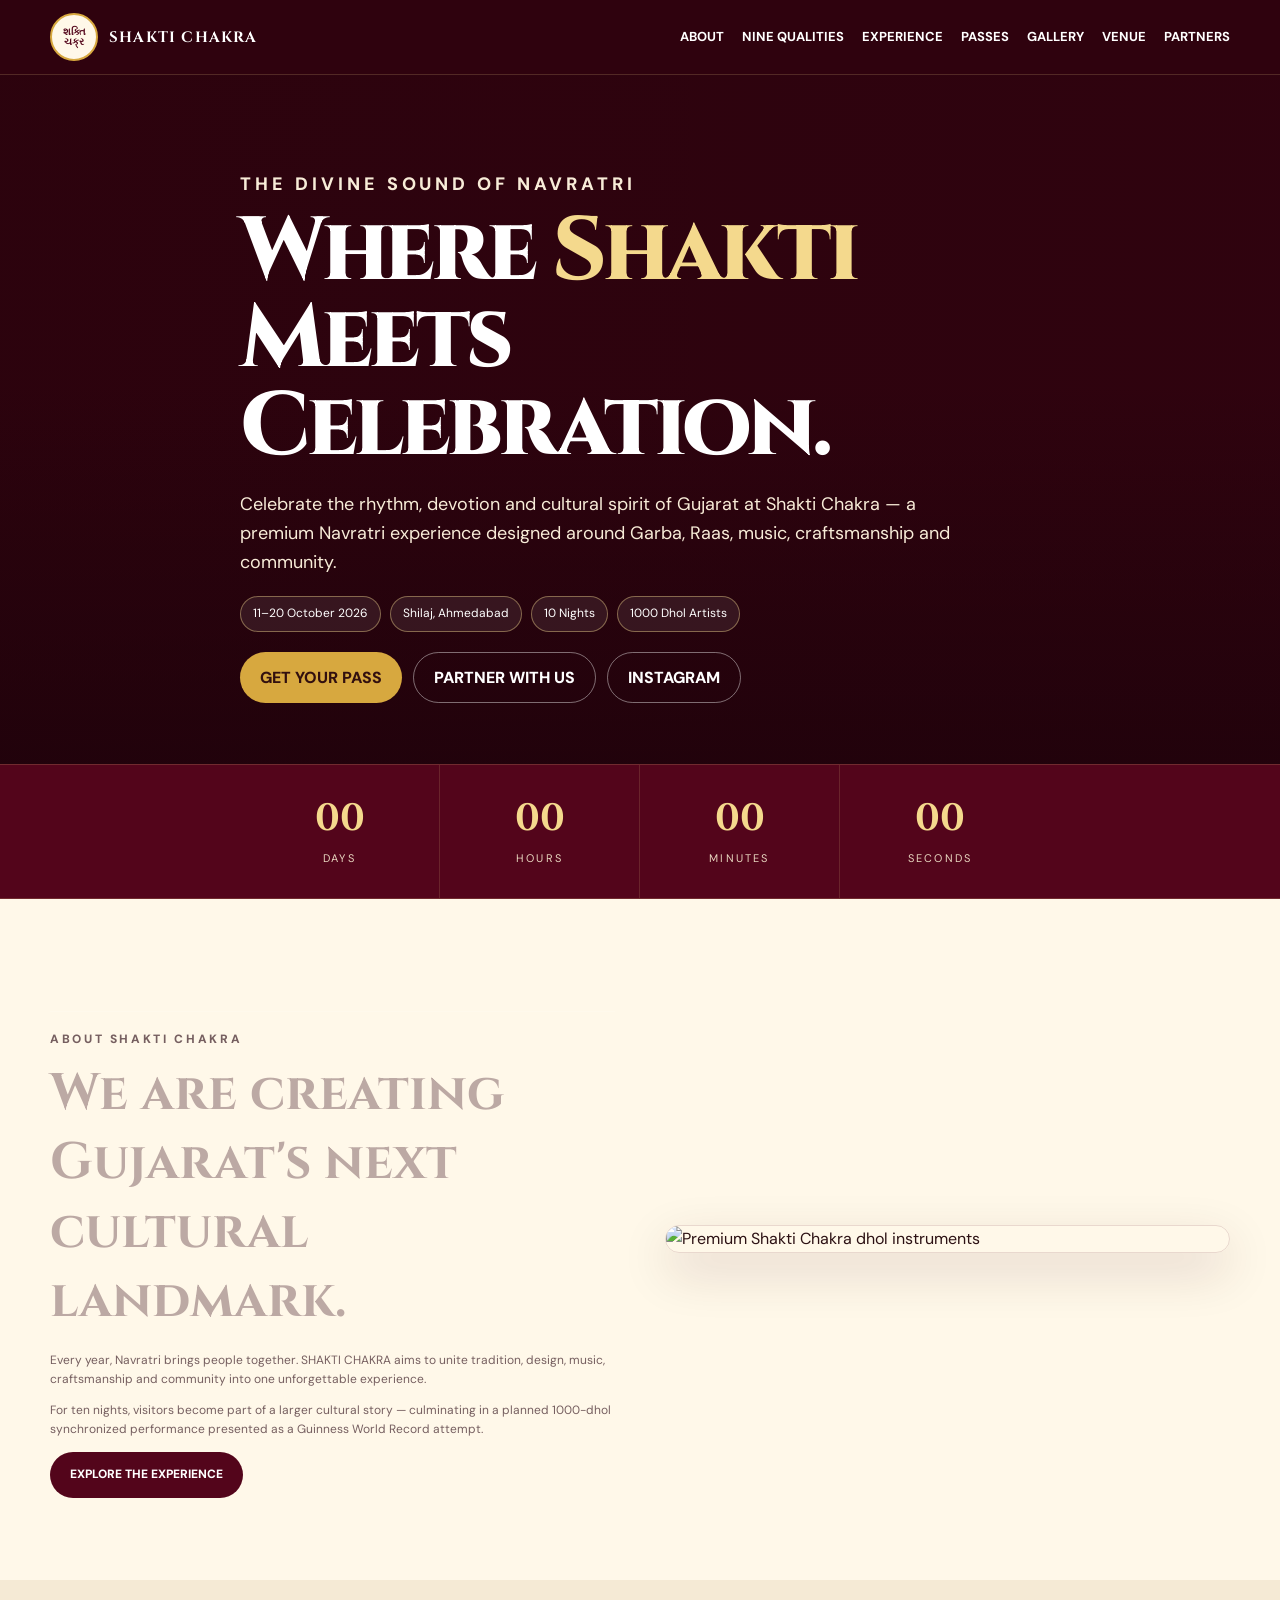
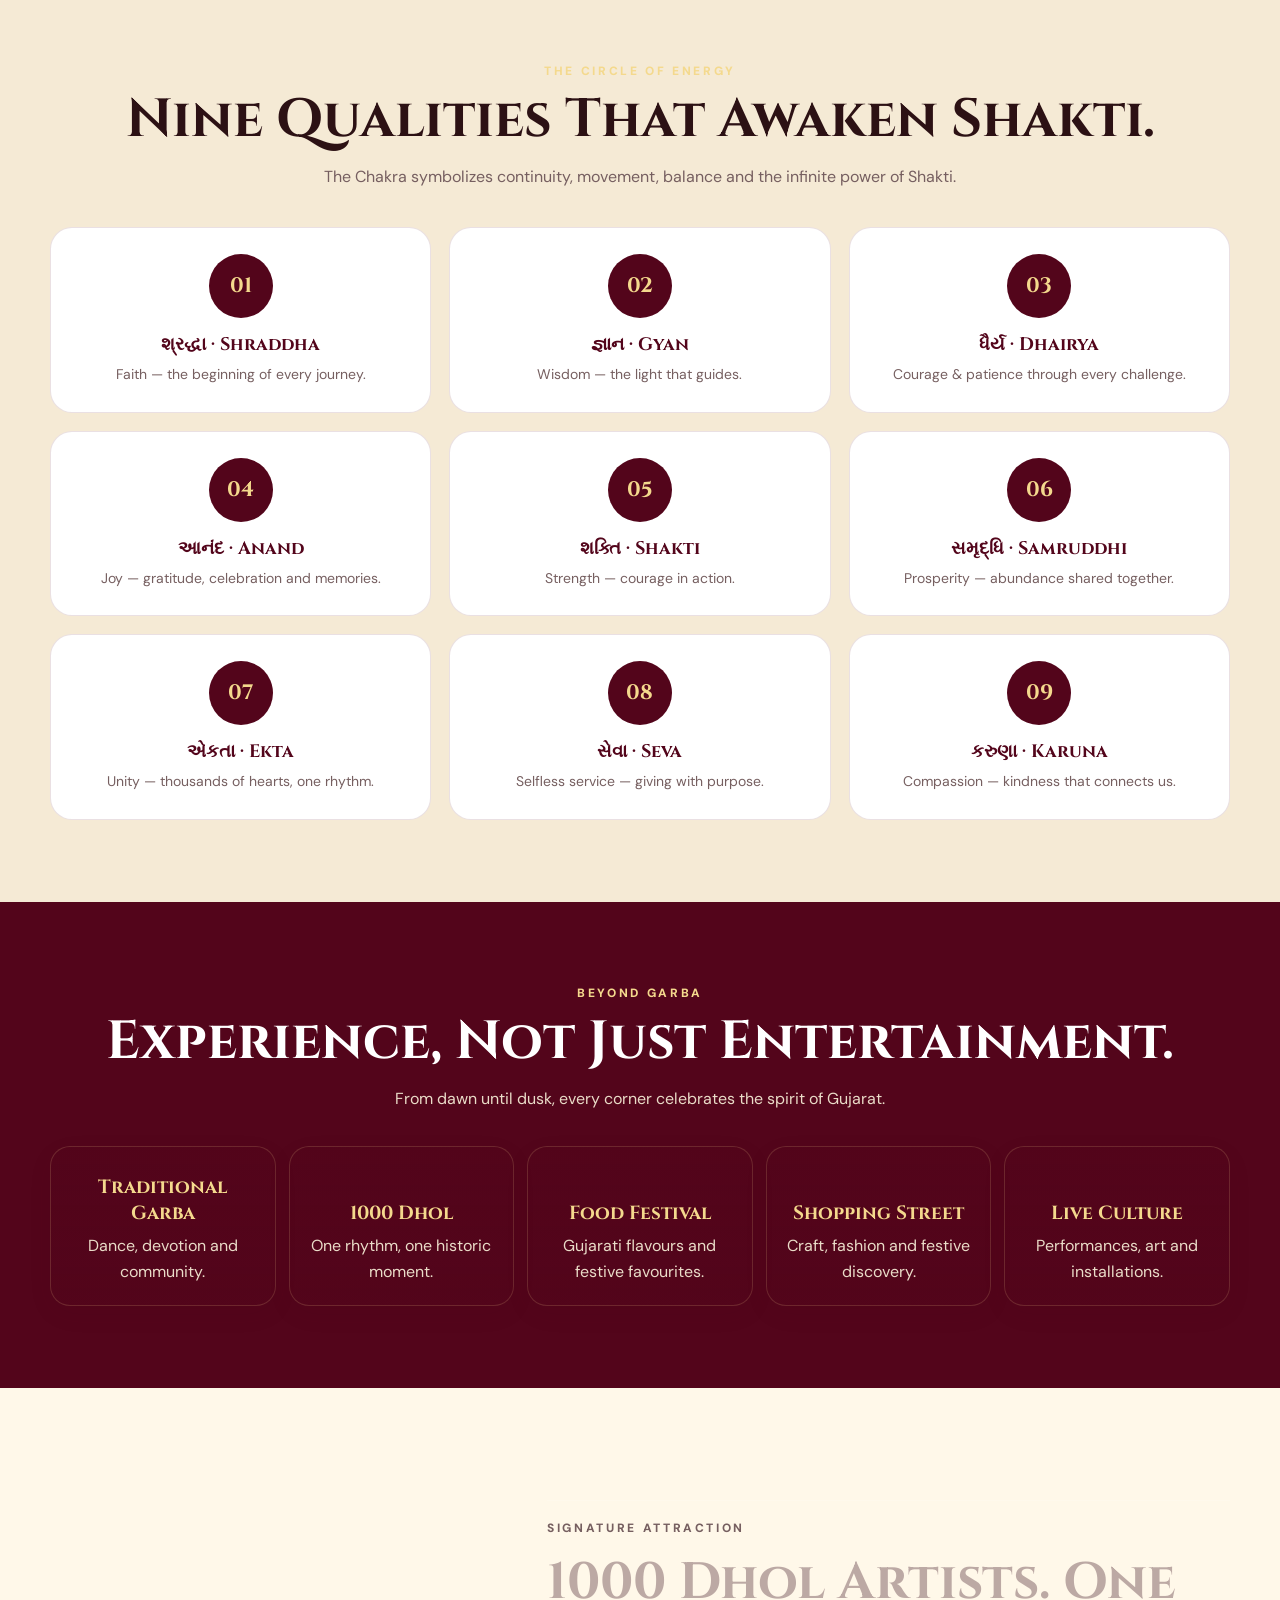
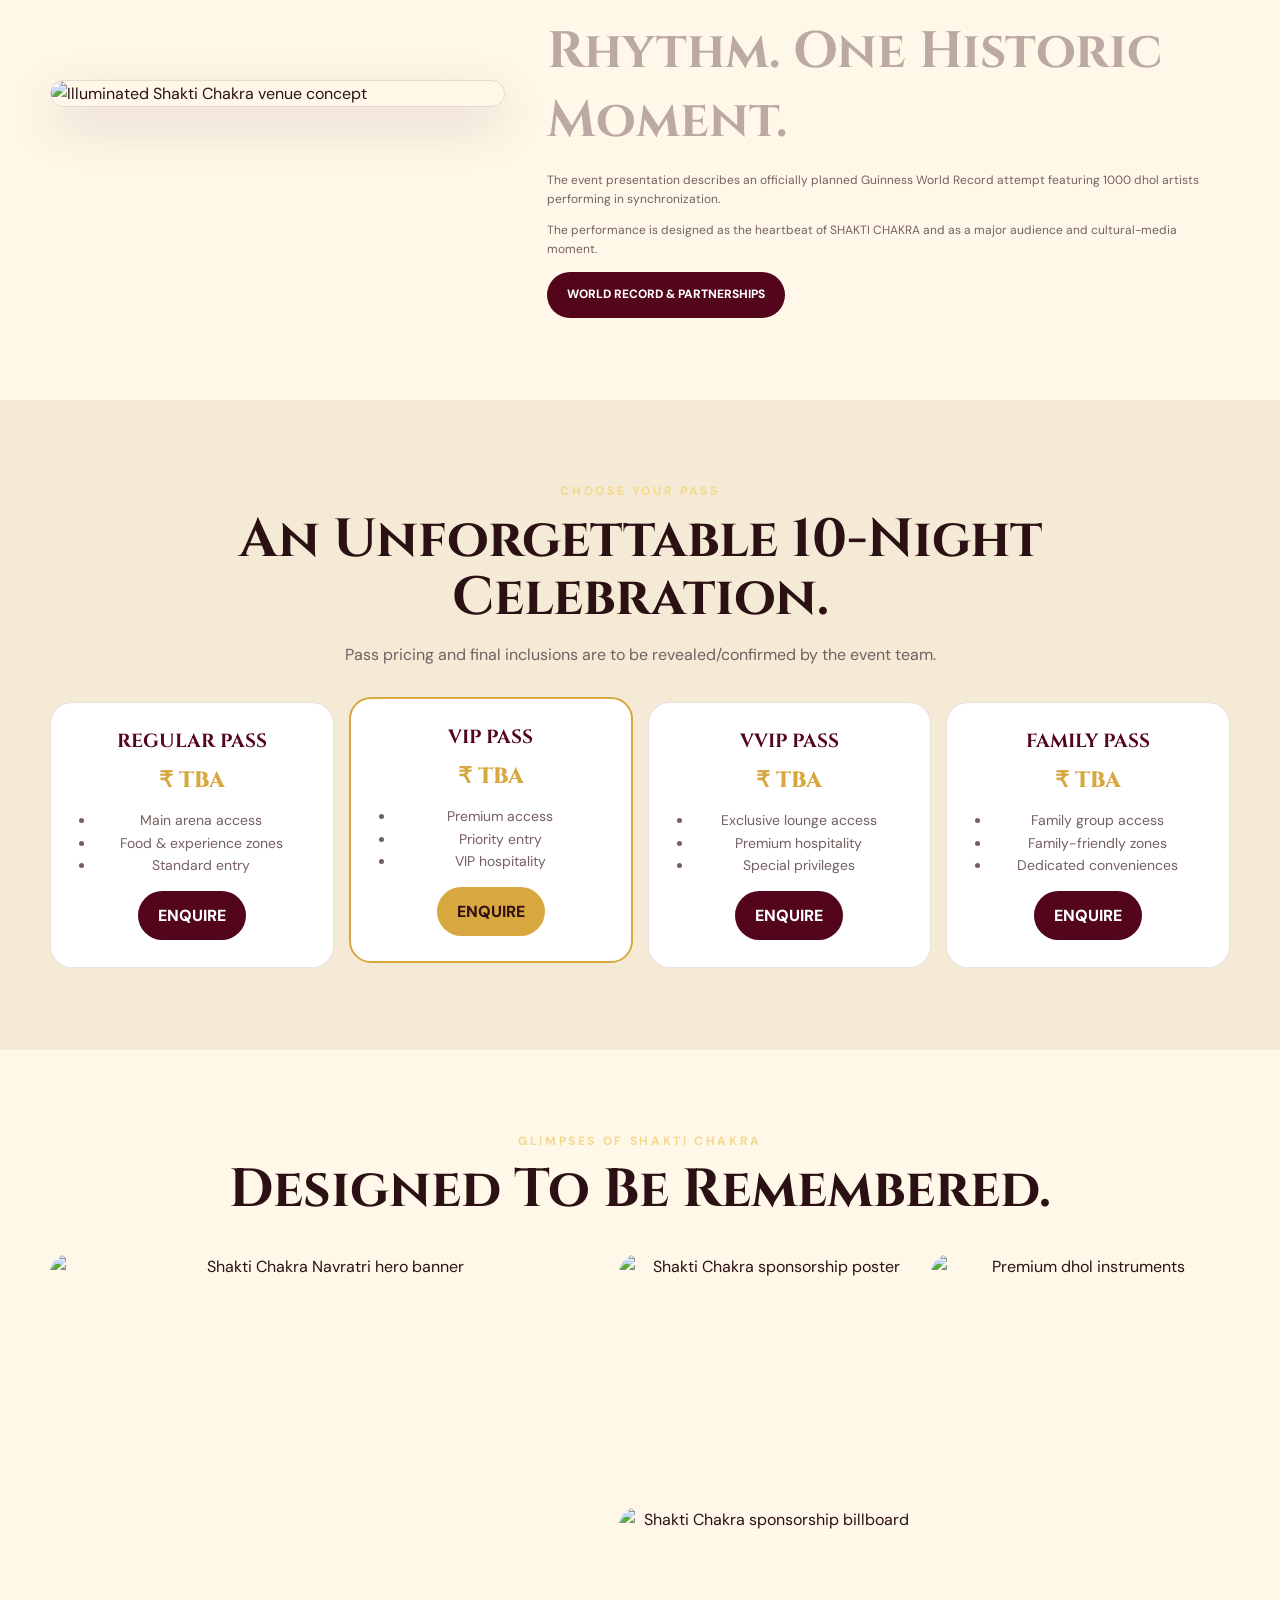
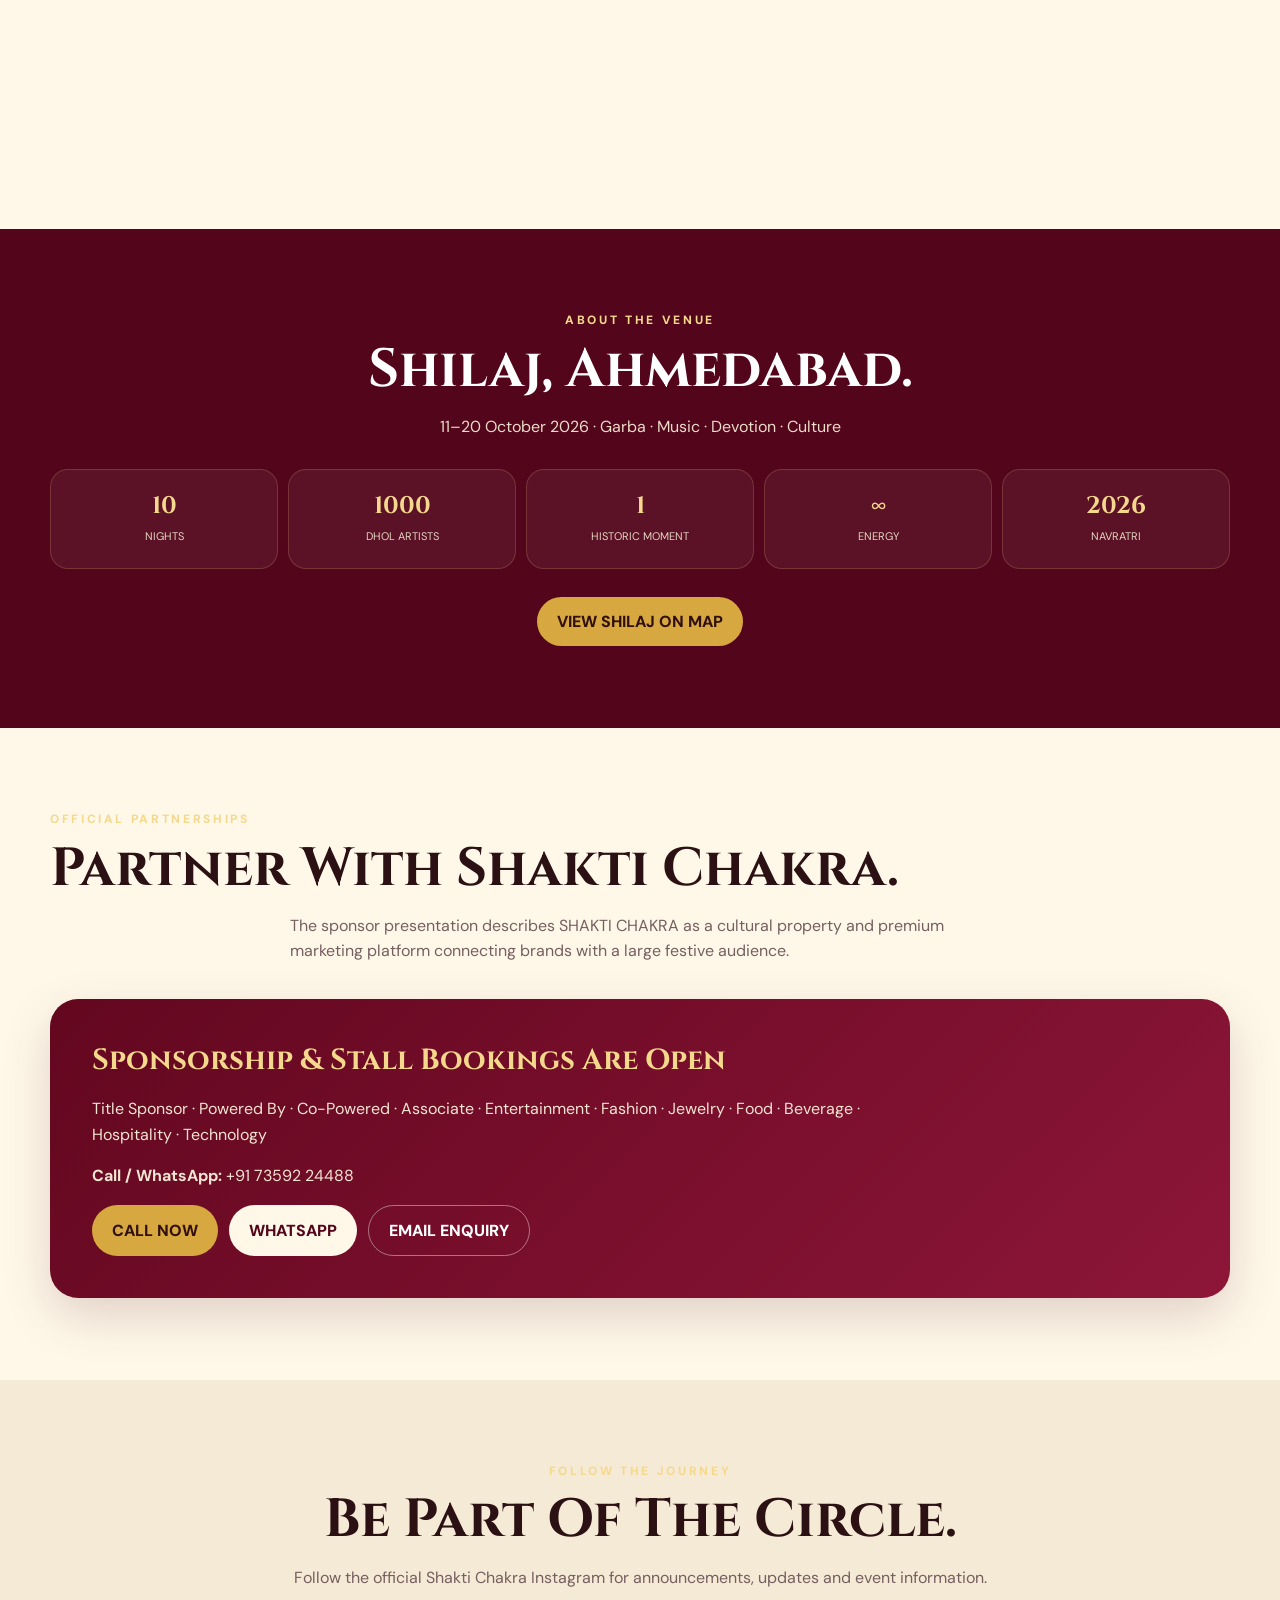
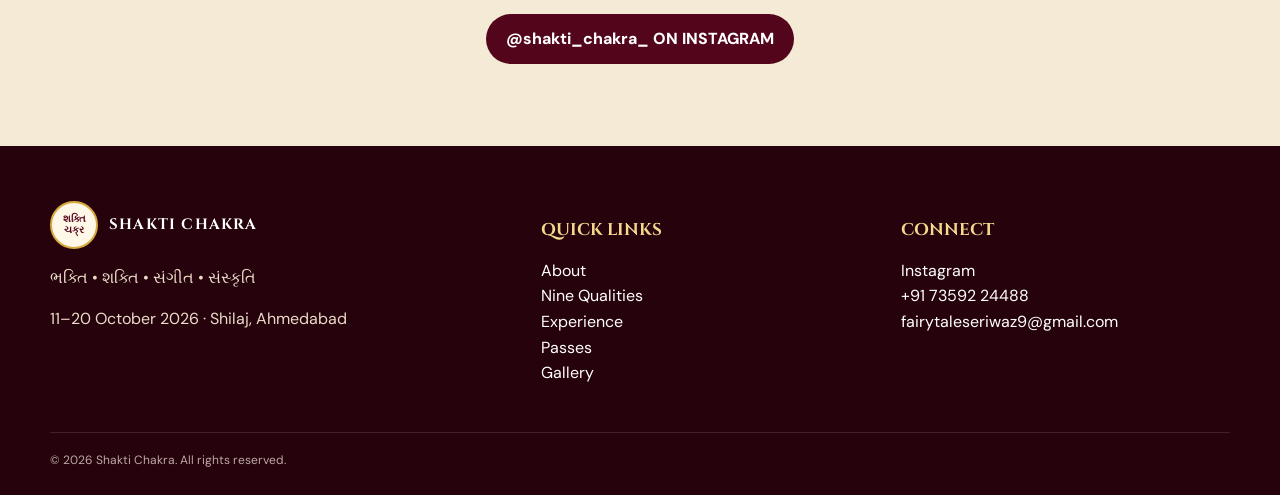
==== index.html @ 4c49efbc "Add files via upload" ====
<!doctype html>
<html lang="en">
<head>
<meta charset="utf-8">
<meta name="viewport" content="width=device-width,initial-scale=1">
<title>Shakti Chakra 2026 | The Divine Sound of Navratri</title>
<meta name="description" content="Shakti Chakra — The Divine Sound of Navratri. 11–20 October 2026, Shilaj, Ahmedabad. Garba, Raas, music, culture, 1000 dhol artists world record attempt and sponsorship opportunities.">
<meta name="theme-color" content="#53051b">
<link rel="stylesheet" href="style.css">
</head>
<body>
<header><div class="wrap nav">
<a class="logo" href="#home"><span class="logoMark">શક્તિ<br>ચક્ર</span><b>SHAKTI CHAKRA</b></a>
<button class="menu" aria-label="Menu" aria-expanded="false">☰</button>
<nav class="navlinks">
<a href="#about">ABOUT</a><a href="#qualities">NINE QUALITIES</a><a href="#experience">EXPERIENCE</a><a href="#passes">PASSES</a><a href="#gallery">GALLERY</a><a href="#venue">VENUE</a><a href="#partners">PARTNERS</a>
</nav></div></header>

<main id="home">
<section class="hero"><div class="heroBanner"><div class="heroOverlay"></div><div class="wrap heroContent">
<p class="eyebrow">The Divine Sound of Navratri</p>
<h1>Where <span>Shakti</span><br>Meets Celebration.</h1>
<p>Celebrate the rhythm, devotion and cultural spirit of Gujarat at Shakti Chakra — a premium Navratri experience designed around Garba, Raas, music, craftsmanship and community.</p>
<div class="chips"><span class="chip">11–20 October 2026</span><span class="chip">Shilaj, Ahmedabad</span><span class="chip">10 Nights</span><span class="chip">1000 Dhol Artists</span></div>
<div class="btns"><a class="btn gold" href="#passes">GET YOUR PASS</a><a class="btn outline" href="#partners">PARTNER WITH US</a><a class="btn outline" href="https://www.instagram.com/shakti_chakra_/" target="_blank" rel="noopener">INSTAGRAM</a></div>
</div></div></section>

<section class="countdown"><div class="wrap countgrid">
<div class="count"><strong data-count>00</strong><span>Days</span></div><div class="count"><strong data-count>00</strong><span>Hours</span></div><div class="count"><strong data-count>00</strong><span>Minutes</span></div><div class="count"><strong data-count>00</strong><span>Seconds</span></div>
</div></section>

<section class="section" id="about"><div class="wrap intro">
<div class="copy"><p class="eyebrow">About Shakti Chakra</p><h2>We are creating Gujarat's next cultural landmark.</h2><p>Every year, Navratri brings people together. SHAKTI CHAKRA aims to unite tradition, design, music, craftsmanship and community into one unforgettable experience.</p><p>For ten nights, visitors become part of a larger cultural story — culminating in a planned 1000-dhol synchronized performance presented as a Guinness World Record attempt.</p><a class="btn light" href="#experience" style="background:var(--wine);color:#fff">EXPLORE THE EXPERIENCE</a></div>
<div class="photo"><img src="assets/premium-dhol.jpeg" alt="Premium Shakti Chakra dhol instruments"></div>
</div></section>

<section class="section alt" id="qualities"><div class="wrap center">
<p class="eyebrow">The Circle of Energy</p><h2 class="title">Nine Qualities That Awaken Shakti.</h2><p class="sub">The Chakra symbolizes continuity, movement, balance and the infinite power of Shakti.</p>
<div class="qualities">
<div class="quality"><div class="qicon">01</div><h3>શ્રદ્ધા · Shraddha</h3><p>Faith — the beginning of every journey.</p></div>
<div class="quality"><div class="qicon">02</div><h3>જ્ઞાન · Gyan</h3><p>Wisdom — the light that guides.</p></div>
<div class="quality"><div class="qicon">03</div><h3>ધૈર્ય · Dhairya</h3><p>Courage & patience through every challenge.</p></div>
<div class="quality"><div class="qicon">04</div><h3>આનંદ · Anand</h3><p>Joy — gratitude, celebration and memories.</p></div>
<div class="quality"><div class="qicon">05</div><h3>શક્તિ · Shakti</h3><p>Strength — courage in action.</p></div>
<div class="quality"><div class="qicon">06</div><h3>સમૃદ્ધિ · Samruddhi</h3><p>Prosperity — abundance shared together.</p></div>
<div class="quality"><div class="qicon">07</div><h3>એકતા · Ekta</h3><p>Unity — thousands of hearts, one rhythm.</p></div>
<div class="quality"><div class="qicon">08</div><h3>સેવા · Seva</h3><p>Selfless service — giving with purpose.</p></div>
<div class="quality"><div class="qicon">09</div><h3>કરુણા · Karuna</h3><p>Compassion — kindness that connects us.</p></div>
</div></div></section>

<section class="section dark" id="experience"><div class="wrap center">
<p class="eyebrow">Beyond Garba</p><h2 class="title">Experience, Not Just Entertainment.</h2><p class="sub">From dawn until dusk, every corner celebrates the spirit of Gujarat.</p>
<div class="experience">
<div class="card"><h3>Traditional Garba</h3><p>Dance, devotion and community.</p></div>
<div class="card"><h3>1000 Dhol</h3><p>One rhythm, one historic moment.</p></div>
<div class="card"><h3>Food Festival</h3><p>Gujarati flavours and festive favourites.</p></div>
<div class="card"><h3>Shopping Street</h3><p>Craft, fashion and festive discovery.</p></div>
<div class="card"><h3>Live Culture</h3><p>Performances, art and installations.</p></div>
</div>
</div></section>

<section class="section"><div class="wrap artist">
<div class="photo"><img src="assets/venue-aerial.jpeg" alt="Illuminated Shakti Chakra venue concept"></div>
<div class="copy"><p class="eyebrow">Signature Attraction</p><h2>1000 Dhol Artists. One Rhythm. One Historic Moment.</h2><p>The event presentation describes an officially planned Guinness World Record attempt featuring 1000 dhol artists performing in synchronization.</p><p>The performance is designed as the heartbeat of SHAKTI CHAKRA and as a major audience and cultural-media moment.</p><a class="btn light" href="#partners" style="background:var(--wine);color:#fff">WORLD RECORD & PARTNERSHIPS</a></div>
</div></section>

<section class="section alt" id="passes"><div class="wrap center"><p class="eyebrow">Choose Your Pass</p><h2 class="title">An Unforgettable 10-Night Celebration.</h2><p class="sub">Pass pricing and final inclusions are to be revealed/confirmed by the event team.</p>
<div class="passes">
<div class="pass"><h3>REGULAR PASS</h3><div class="price">₹ TBA</div><ul><li>Main arena access</li><li>Food & experience zones</li><li>Standard entry</li></ul><a class="btn light" href="https://www.instagram.com/shakti_chakra_/" target="_blank" rel="noopener" style="background:var(--wine);color:#fff">ENQUIRE</a></div>
<div class="pass featured"><h3>VIP PASS</h3><div class="price">₹ TBA</div><ul><li>Premium access</li><li>Priority entry</li><li>VIP hospitality</li></ul><a class="btn gold" href="https://www.instagram.com/shakti_chakra_/" target="_blank" rel="noopener">ENQUIRE</a></div>
<div class="pass"><h3>VVIP PASS</h3><div class="price">₹ TBA</div><ul><li>Exclusive lounge access</li><li>Premium hospitality</li><li>Special privileges</li></ul><a class="btn light" href="https://www.instagram.com/shakti_chakra_/" target="_blank" rel="noopener" style="background:var(--wine);color:#fff">ENQUIRE</a></div>
<div class="pass"><h3>FAMILY PASS</h3><div class="price">₹ TBA</div><ul><li>Family group access</li><li>Family-friendly zones</li><li>Dedicated conveniences</li></ul><a class="btn light" href="https://www.instagram.com/shakti_chakra_/" target="_blank" rel="noopener" style="background:var(--wine);color:#fff">ENQUIRE</a></div>
</div></div></section>

<section class="section" id="gallery"><div class="wrap center"><p class="eyebrow">Glimpses of Shakti Chakra</p><h2 class="title">Designed To Be Remembered.</h2>
<div class="gallery"><figure><img src="assets/hero-banner.png" alt="Shakti Chakra Navratri hero banner"></figure><figure><img src="assets/sponsor-poster.jpeg" alt="Shakti Chakra sponsorship poster"></figure><figure><img src="assets/premium-dhol.jpeg" alt="Premium dhol instruments"></figure><figure><img src="assets/sponsor-billboard.jpeg" alt="Shakti Chakra sponsorship billboard"></figure></div>
</div></section>

<section class="section dark" id="venue"><div class="wrap center"><p class="eyebrow">About The Venue</p><h2 class="title">Shilaj, Ahmedabad.</h2><p class="sub">11–20 October 2026 · Garba · Music · Devotion · Culture</p><div class="stats">
<div class="stat"><strong>10</strong><span>NIGHTS</span></div><div class="stat"><strong>1000</strong><span>DHOL ARTISTS</span></div><div class="stat"><strong>1</strong><span>HISTORIC MOMENT</span></div><div class="stat"><strong>∞</strong><span>ENERGY</span></div><div class="stat"><strong>2026</strong><span>NAVRATRI</span></div>
</div><div class="btns" style="justify-content:center;margin-top:28px"><a class="btn gold" href="https://www.google.com/maps/search/?api=1&query=Shilaj%2C+Ahmedabad" target="_blank" rel="noopener">VIEW SHILAJ ON MAP</a></div></div></section>

<section class="section" id="partners"><div class="wrap">
<p class="eyebrow">Official Partnerships</p><h2 class="title">Partner With Shakti Chakra.</h2><p class="sub">The sponsor presentation describes SHAKTI CHAKRA as a cultural property and premium marketing platform connecting brands with a large festive audience.</p>
<div class="sponsor"><h3>Sponsorship & Stall Bookings Are Open</h3><p>Title Sponsor · Powered By · Co-Powered · Associate · Entertainment · Fashion · Jewelry · Food · Beverage · Hospitality · Technology</p><p><b>Call / WhatsApp:</b> +91 73592 24488</p><div class="btns"><a class="btn gold" href="tel:+917359224488">CALL NOW</a><a class="btn light" href="https://wa.me/917359224488" target="_blank" rel="noopener">WHATSAPP</a><a class="btn outline" href="mailto:fairytaleseriwaz9@gmail.com">EMAIL ENQUIRY</a></div></div>
</div></section>

<section class="section alt center"><div class="wrap"><p class="eyebrow">Follow The Journey</p><h2 class="title">Be Part Of The Circle.</h2><p class="sub">Follow the official Shakti Chakra Instagram for announcements, updates and event information.</p><div class="btns" style="justify-content:center;margin-top:24px"><a class="btn light" style="background:var(--wine);color:#fff" href="https://www.instagram.com/shakti_chakra_/" target="_blank" rel="noopener">@shakti_chakra_ ON INSTAGRAM</a></div></div></section>
</main>

<footer><div class="wrap footgrid">
<div><a class="logo" href="#home"><span class="logoMark">શક્તિ<br>ચક્ર</span><b>SHAKTI CHAKRA</b></a><p>ભક્તિ • શક્તિ • સંગીત • સંસ્કૃતિ</p><p>11–20 October 2026 · Shilaj, Ahmedabad</p></div>
<div><h3>QUICK LINKS</h3><p><a href="#about">About</a><br><a href="#qualities">Nine Qualities</a><br><a href="#experience">Experience</a><br><a href="#passes">Passes</a><br><a href="#gallery">Gallery</a></p></div>
<div><h3>CONNECT</h3><p><a href="https://www.instagram.com/shakti_chakra_/" target="_blank" rel="noopener">Instagram</a><br><a href="tel:+917359224488">+91 73592 24488</a><br><a href="mailto:fairytaleseriwaz9@gmail.com">fairytaleseriwaz9@gmail.com</a></p></div>
</div><div class="wrap copy">© 2026 Shakti Chakra. All rights reserved.</div></footer>
<script src="script.js"></script>
</body></html>
---- style.css ----
@import url('https://fonts.googleapis.com/css2?family=Cinzel:wght@500;600;700;800&family=DM+Sans:wght@400;500;600;700&display=swap');
:root{--wine:#53051b;--wine2:#760c29;--gold:#d7a83f;--gold2:#f4d98d;--cream:#fff8e9;--paper:#f5ead5;--ink:#2c1114;--muted:#765f60;--white:#fffdf7;--line:rgba(83,5,27,.12);--shadow:0 18px 50px rgba(65,7,24,.16);--max:1180px}
*{box-sizing:border-box}html{scroll-behavior:smooth}body{margin:0;background:var(--cream);color:var(--ink);font-family:"DM Sans",Arial,sans-serif;line-height:1.6}
a{color:inherit}.wrap{width:min(calc(100% - 34px),var(--max));margin:auto}img{max-width:100%;display:block}
header{position:fixed;top:0;left:0;right:0;z-index:50;background:rgba(48,3,15,.91);backdrop-filter:blur(12px);border-bottom:1px solid rgba(244,217,141,.18)}
.nav{height:74px;display:flex;align-items:center;justify-content:space-between;gap:22px}.logo{display:flex;align-items:center;gap:11px;text-decoration:none;color:#fff}.logoMark{height:48px;width:48px;border-radius:50%;display:grid;place-items:center;background:var(--cream);border:2px solid var(--gold);color:var(--wine);font-family:Cinzel,serif;font-size:10px;font-weight:800;text-align:center;line-height:1.05}.logo b{font:700 15px Cinzel,serif;letter-spacing:.08em}.navlinks{display:flex;gap:18px;align-items:center}.navlinks a{font-size:13px;font-weight:700;text-decoration:none;color:#fff}.navlinks a:hover{color:var(--gold2)}.menu{display:none;border:0;background:none;color:#fff;font-size:25px}
.hero{padding-top:74px;background:#30030f;color:#fff}.heroBanner{position:relative;min-height:690px;background:linear-gradient(90deg,rgba(35,2,10,.3),rgba(35,2,10,.05)),url("assets/hero-banner.png") center/cover;display:flex;align-items:flex-end}.heroOverlay{position:absolute;inset:0;background:linear-gradient(0deg,rgba(31,2,11,.82),transparent 55%)}.heroContent{position:relative;z-index:2;padding:90px 0 55px;max-width:800px}.eyebrow{color:var(--gold2);font-size:12px;font-weight:800;letter-spacing:.22em;text-transform:uppercase;margin:0 0 10px}.hero h1{font:800 clamp(45px,7vw,92px)/.98 Cinzel,serif;margin:0 0 16px;letter-spacing:-.045em}.hero h1 span{color:var(--gold2)}.hero p{font-size:18px;max-width:720px;color:#f8ecd8}.chips{display:flex;flex-wrap:wrap;gap:9px;margin:20px 0}.chip{border:1px solid rgba(244,217,141,.42);border-radius:99px;padding:7px 12px;background:rgba(255,255,255,.08);font-size:12px}.btns{display:flex;gap:11px;flex-wrap:wrap}.btn{display:inline-flex;align-items:center;justify-content:center;text-decoration:none;font-weight:800;border-radius:99px;padding:12px 20px;min-height:46px}.btn.gold{background:var(--gold);color:#32100f}.btn.outline{border:1px solid rgba(255,255,255,.42);color:#fff}.btn.light{background:var(--cream);color:var(--wine)}
.section{padding:82px 0}.section.alt{background:var(--paper)}.section.dark{background:var(--wine);color:#fff}.center{text-align:center}.title{font:700 clamp(31px,4.2vw,54px)/1.08 Cinzel,serif;margin:0 0 15px}.sub{max-width:700px;margin:0 auto;color:var(--muted)}.dark .sub{color:#eadcc8}
.countdown{background:var(--wine);color:#fff;border-top:1px solid rgba(244,217,141,.18);border-bottom:1px solid rgba(244,217,141,.18)}.countgrid{display:grid;grid-template-columns:repeat(4,1fr);max-width:800px;margin:auto}.count{padding:28px 10px;text-align:center;border-right:1px solid rgba(244,217,141,.15)}.count:last-child{border:0}.count strong{display:block;font:700 38px Cinzel,serif;color:var(--gold2)}.count span{font-size:11px;letter-spacing:.2em;text-transform:uppercase;color:#e8d7c0}
.intro{display:grid;grid-template-columns:1fr 1fr;gap:50px;align-items:center}.photo{overflow:hidden;border-radius:25px;box-shadow:var(--shadow);border:1px solid rgba(83,5,27,.13)}.photo img{width:100%;height:100%;object-fit:cover}.copy h2{font:700 clamp(31px,4vw,52px) Cinzel,serif;margin:0 0 16px}.copy p{color:var(--muted)}
.cards{display:grid;grid-template-columns:repeat(3,1fr);gap:17px;margin-top:35px}.card{background:rgba(255,255,255,.75);border:1px solid var(--line);border-radius:20px;padding:25px;box-shadow:0 8px 26px rgba(73,16,20,.06)}.dark .card{background:rgba(255,255,255,.055);border-color:rgba(244,217,141,.16)}.card .number{font:800 25px Cinzel,serif;color:var(--gold)}.card h3{font:700 19px Cinzel,serif;margin:7px 0;color:var(--wine)}.dark .card h3{color:var(--gold2)}.card p{color:var(--muted);margin:0}.dark .card p{color:#eadcc8}
.qualities{display:grid;grid-template-columns:repeat(3,1fr);gap:18px;margin-top:38px}.quality{padding:26px;text-align:center;background:#fff;border-radius:22px;border:1px solid var(--line)}.quality .qicon{width:64px;height:64px;margin:0 auto 14px;border-radius:50%;display:grid;place-items:center;background:var(--wine);color:var(--gold2);font:700 21px Cinzel,serif}.quality h3{font:700 18px Cinzel,serif;margin:0 0 6px;color:var(--wine)}.quality p{font-size:14px;color:var(--muted);margin:0}
.experience{display:grid;grid-template-columns:repeat(5,1fr);gap:13px;margin-top:35px}.experience .card{min-height:150px;display:flex;flex-direction:column;justify-content:flex-end;padding:20px;background:linear-gradient(180deg,rgba(83,5,27,.04),rgba(83,5,27,.13))}
.artist{display:grid;grid-template-columns:.8fr 1.2fr;gap:42px;align-items:center}.artist img{border-radius:28px;box-shadow:var(--shadow)}
.passes{display:grid;grid-template-columns:repeat(4,1fr);gap:15px;margin-top:35px}.pass{background:#fff;border:1px solid var(--line);border-radius:22px;padding:25px}.pass.featured{border:2px solid var(--gold);transform:translateY(-5px)}.pass h3{font:700 19px Cinzel,serif;color:var(--wine);margin:0 0 6px}.price{font:800 22px Cinzel,serif;color:var(--gold);margin:12px 0}.pass ul{padding-left:19px;color:var(--muted);font-size:14px}
.gallery{display:grid;grid-template-columns:1.3fr .7fr .7fr;grid-template-rows:240px 240px;gap:13px;margin-top:35px}.gallery figure{margin:0;border-radius:19px;overflow:hidden}.gallery figure:first-child{grid-row:1/3}.gallery img{width:100%;height:100%;object-fit:cover;transition:.35s}.gallery figure:hover img{transform:scale(1.04)}
.stats{display:grid;grid-template-columns:repeat(5,1fr);gap:10px;margin-top:30px}.stat{text-align:center;padding:20px 10px;border:1px solid rgba(244,217,141,.18);border-radius:18px;background:rgba(255,255,255,.05)}.stat strong{display:block;font:700 24px Cinzel,serif;color:var(--gold2)}.stat span{font-size:11px;color:#e5d5c1}
.sponsor{padding:42px;border-radius:28px;background:linear-gradient(135deg,#63071f,#8d1638);color:#fff;box-shadow:var(--shadow);margin-top:35px}.sponsor h3{font:700 29px Cinzel,serif;margin:0 0 12px;color:var(--gold2)}.sponsor p{max-width:800px;color:#f2e5d2}.sponsor .phone{font-weight:800;color:var(--gold2);font-size:18px}
footer{background:#26020c;color:#eadcc8;padding:55px 0 25px}.footgrid{display:grid;grid-template-columns:1.4fr 1fr 1fr;gap:30px}.footgrid h3{font:700 17px Cinzel,serif;color:var(--gold2)}footer a{text-decoration:none;color:#fff}.copy{border-top:1px solid rgba(255,255,255,.12);margin-top:30px;padding-top:18px;font-size:12px;color:#bca9a4}
@media(max-width:900px){.navlinks{display:none;position:absolute;left:0;right:0;top:74px;background:#30030f;padding:18px;flex-direction:column;align-items:flex-start}.navlinks.open{display:flex}.menu{display:block}.cards,.qualities{grid-template-columns:repeat(2,1fr)}.experience{grid-template-columns:repeat(2,1fr)}.passes{grid-template-columns:repeat(2,1fr)}.intro,.artist{grid-template-columns:1fr}.stats{grid-template-columns:repeat(3,1fr)}}
@media(max-width:560px){.wrap{width:min(calc(100% - 26px),var(--max))}.section{padding:65px 0}.heroBanner{min-height:680px}.heroContent{padding-bottom:35px}.countgrid{grid-template-columns:repeat(2,1fr)}.count{border-bottom:1px solid rgba(244,217,141,.15)}.cards,.qualities,.passes,.experience,.stats{grid-template-columns:1fr}.gallery{grid-template-columns:1fr;grid-template-rows:300px 210px 210px 210px}.gallery figure:first-child{grid-row:auto}.footgrid{grid-template-columns:1fr}.pass.featured{transform:none}}
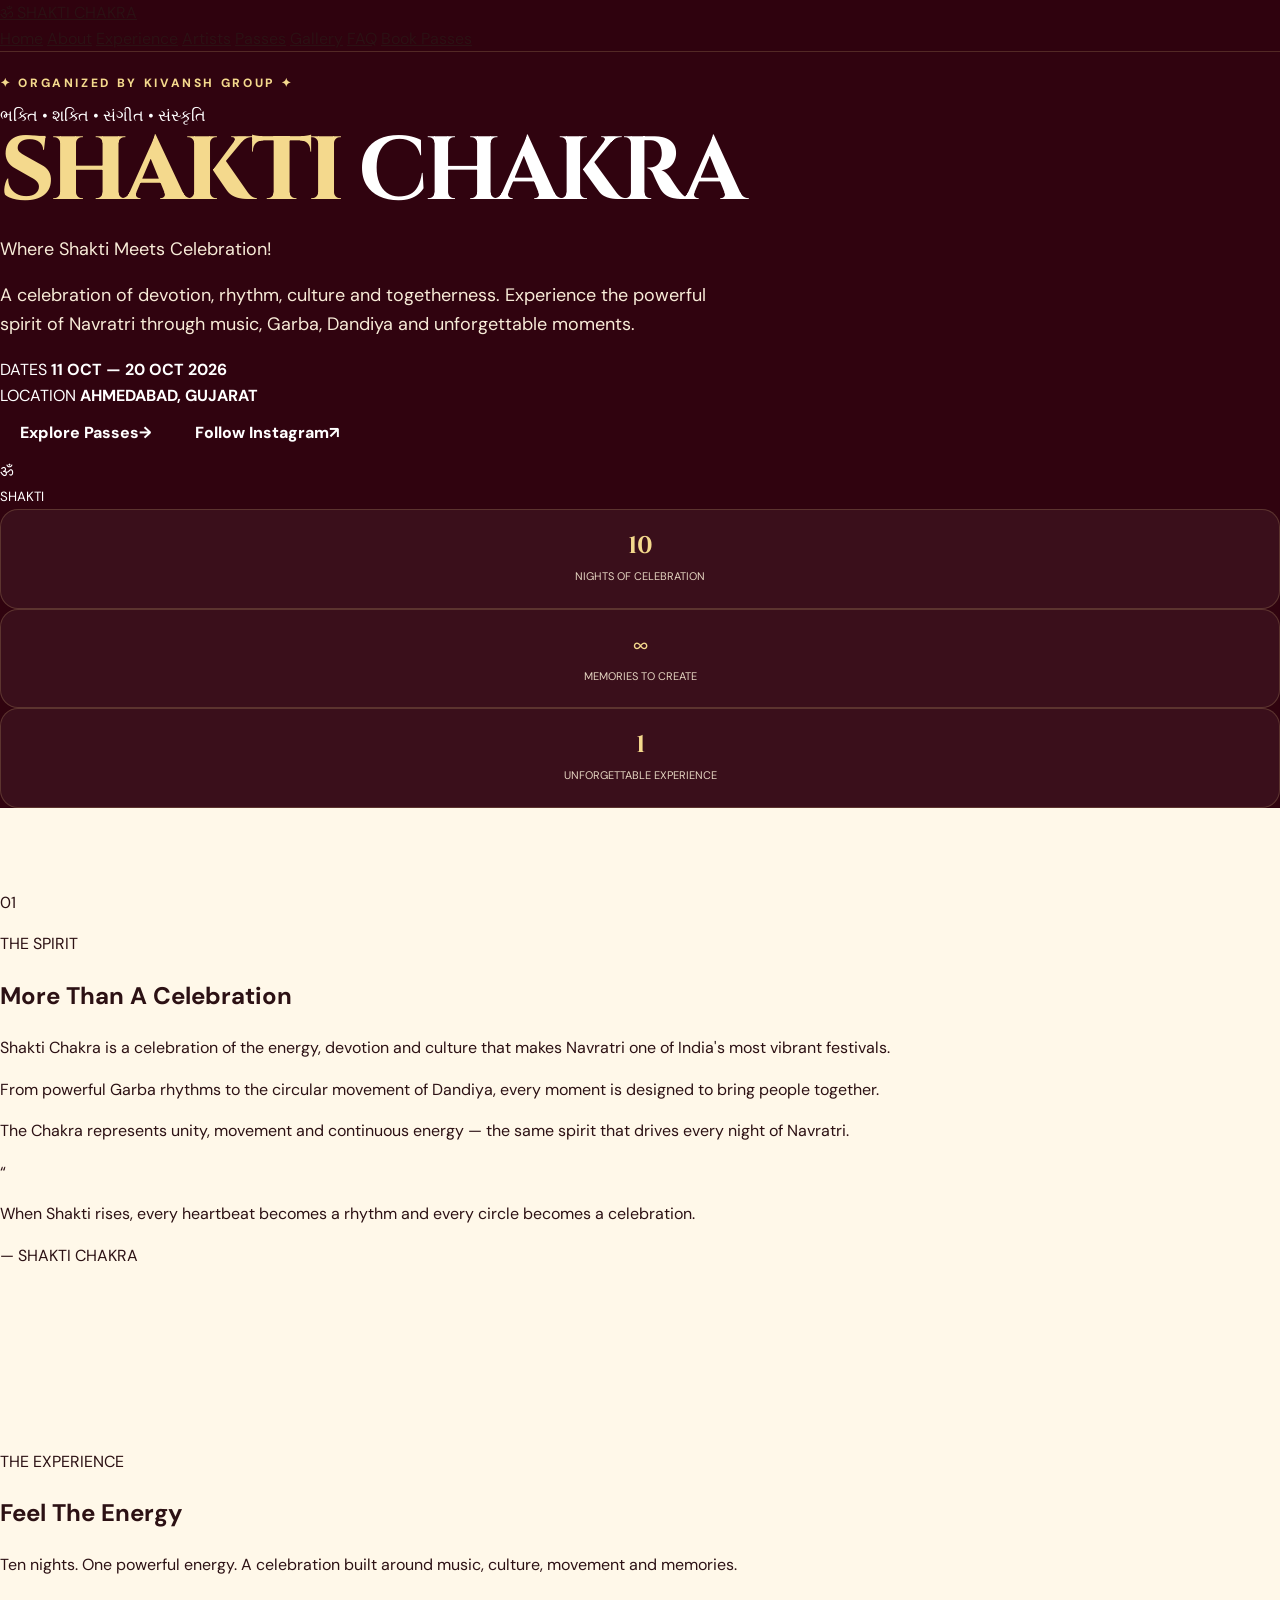
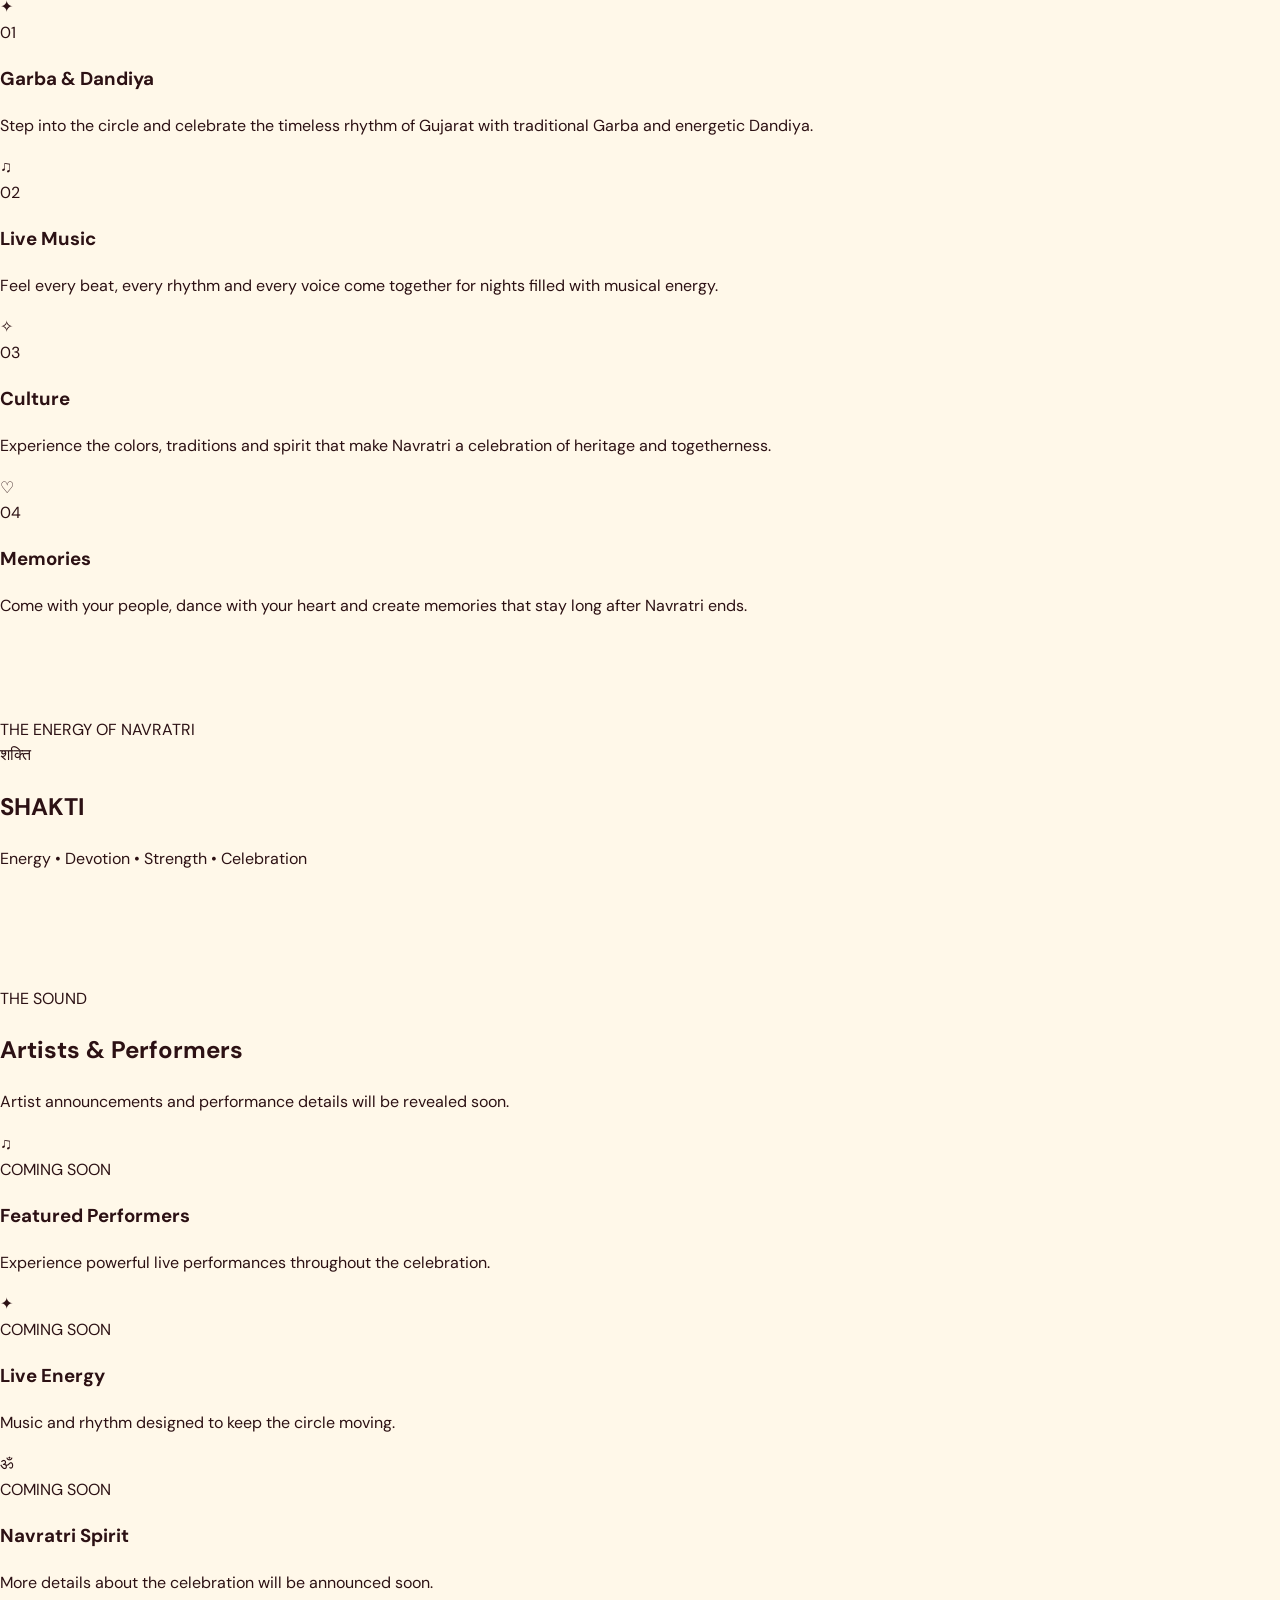
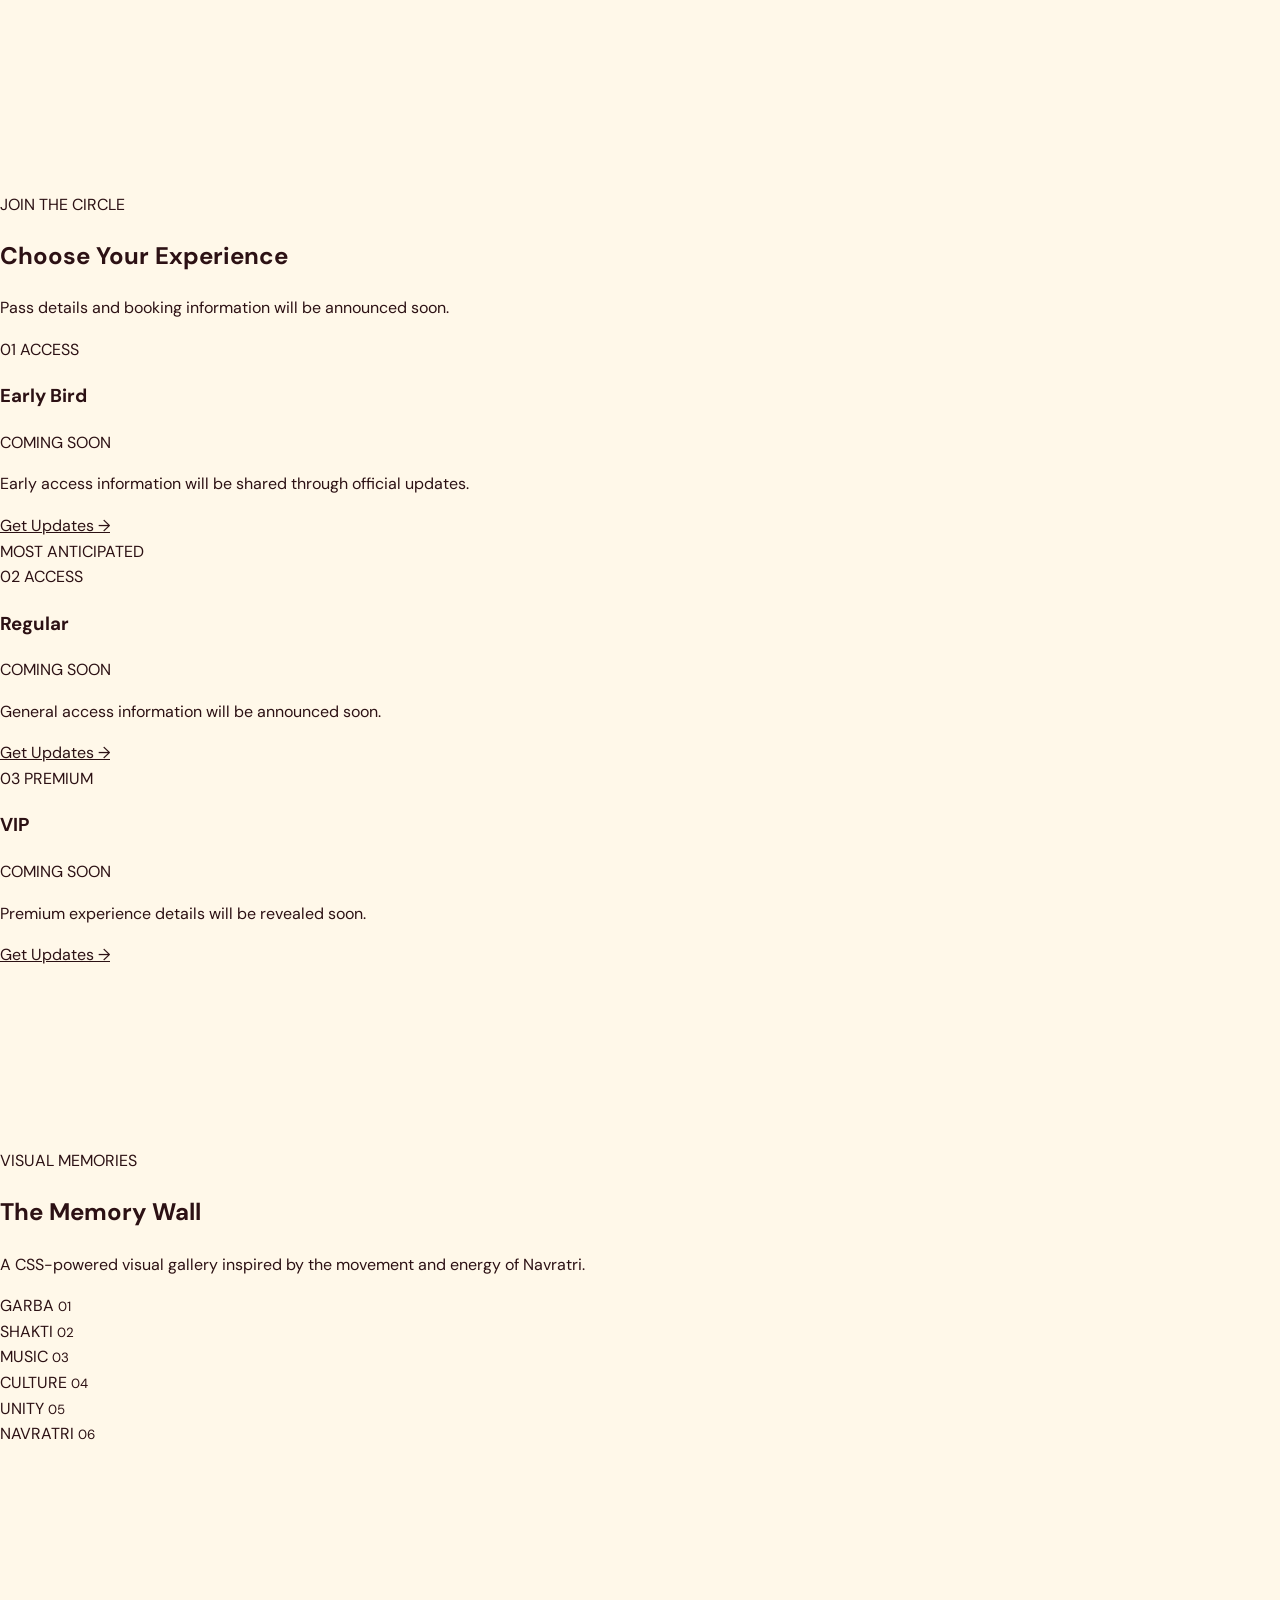
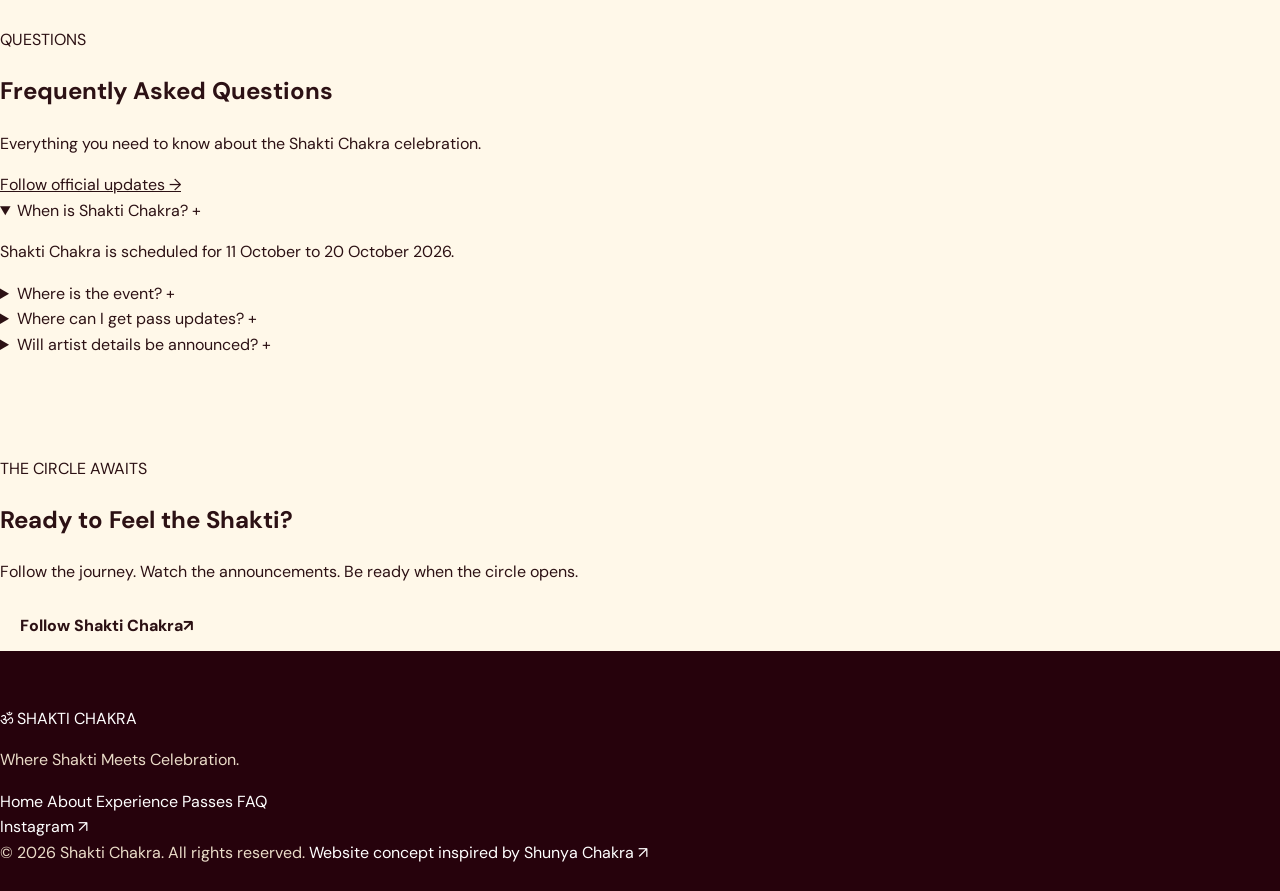
==== commit 1a1035af: "Update index.html" ====
--- a/index.html
+++ b/index.html
@@ -1,97 +1,938 @@
-<!doctype html>
+<!DOCTYPE html>
 <html lang="en">
 <head>
-<meta charset="utf-8">
-<meta name="viewport" content="width=device-width,initial-scale=1">
-<title>Shakti Chakra 2026 | The Divine Sound of Navratri</title>
-<meta name="description" content="Shakti Chakra — The Divine Sound of Navratri. 11–20 October 2026, Shilaj, Ahmedabad. Garba, Raas, music, culture, 1000 dhol artists world record attempt and sponsorship opportunities.">
-<meta name="theme-color" content="#53051b">
-<link rel="stylesheet" href="style.css">
+    <meta charset="UTF-8">
+    <meta name="viewport" content="width=device-width, initial-scale=1.0">
+
+    <meta name="description"
+        content="Shakti Chakra Navratri 2026 — Where Shakti Meets Celebration. Bhakti, Shakti, Music and Culture in Ahmedabad.">
+
+    <meta name="keywords"
+        content="Shakti Chakra, Navratri 2026, Ahmedabad Navratri, Garba, Dandiya, Kivansh Group, Gujarat Navratri">
+
+    <meta name="author" content="Kivansh Group">
+
+    <title>Shakti Chakra | Navratri 2026</title>
+
+    <link rel="preconnect" href="https://fonts.googleapis.com">
+    <link rel="preconnect" href="https://fonts.gstatic.com" crossorigin>
+
+    <link href="https://fonts.googleapis.com/css2?family=Cinzel:wght@500;600;700;800&family=Poppins:wght@300;400;500;600;700&display=swap"
+        rel="stylesheet">
+
+    <link rel="stylesheet" href="style.css">
 </head>
+
 <body>
-<header><div class="wrap nav">
-<a class="logo" href="#home"><span class="logoMark">શક્તિ<br>ચક્ર</span><b>SHAKTI CHAKRA</b></a>
-<button class="menu" aria-label="Menu" aria-expanded="false">☰</button>
-<nav class="navlinks">
-<a href="#about">ABOUT</a><a href="#qualities">NINE QUALITIES</a><a href="#experience">EXPERIENCE</a><a href="#passes">PASSES</a><a href="#gallery">GALLERY</a><a href="#venue">VENUE</a><a href="#partners">PARTNERS</a>
-</nav></div></header>
-
-<main id="home">
-<section class="hero"><div class="heroBanner"><div class="heroOverlay"></div><div class="wrap heroContent">
-<p class="eyebrow">The Divine Sound of Navratri</p>
-<h1>Where <span>Shakti</span><br>Meets Celebration.</h1>
-<p>Celebrate the rhythm, devotion and cultural spirit of Gujarat at Shakti Chakra — a premium Navratri experience designed around Garba, Raas, music, craftsmanship and community.</p>
-<div class="chips"><span class="chip">11–20 October 2026</span><span class="chip">Shilaj, Ahmedabad</span><span class="chip">10 Nights</span><span class="chip">1000 Dhol Artists</span></div>
-<div class="btns"><a class="btn gold" href="#passes">GET YOUR PASS</a><a class="btn outline" href="#partners">PARTNER WITH US</a><a class="btn outline" href="https://www.instagram.com/shakti_chakra_/" target="_blank" rel="noopener">INSTAGRAM</a></div>
-</div></div></section>
-
-<section class="countdown"><div class="wrap countgrid">
-<div class="count"><strong data-count>00</strong><span>Days</span></div><div class="count"><strong data-count>00</strong><span>Hours</span></div><div class="count"><strong data-count>00</strong><span>Minutes</span></div><div class="count"><strong data-count>00</strong><span>Seconds</span></div>
-</div></section>
-
-<section class="section" id="about"><div class="wrap intro">
-<div class="copy"><p class="eyebrow">About Shakti Chakra</p><h2>We are creating Gujarat's next cultural landmark.</h2><p>Every year, Navratri brings people together. SHAKTI CHAKRA aims to unite tradition, design, music, craftsmanship and community into one unforgettable experience.</p><p>For ten nights, visitors become part of a larger cultural story — culminating in a planned 1000-dhol synchronized performance presented as a Guinness World Record attempt.</p><a class="btn light" href="#experience" style="background:var(--wine);color:#fff">EXPLORE THE EXPERIENCE</a></div>
-<div class="photo"><img src="assets/premium-dhol.jpeg" alt="Premium Shakti Chakra dhol instruments"></div>
-</div></section>
-
-<section class="section alt" id="qualities"><div class="wrap center">
-<p class="eyebrow">The Circle of Energy</p><h2 class="title">Nine Qualities That Awaken Shakti.</h2><p class="sub">The Chakra symbolizes continuity, movement, balance and the infinite power of Shakti.</p>
-<div class="qualities">
-<div class="quality"><div class="qicon">01</div><h3>શ્રદ્ધા · Shraddha</h3><p>Faith — the beginning of every journey.</p></div>
-<div class="quality"><div class="qicon">02</div><h3>જ્ઞાન · Gyan</h3><p>Wisdom — the light that guides.</p></div>
-<div class="quality"><div class="qicon">03</div><h3>ધૈર્ય · Dhairya</h3><p>Courage & patience through every challenge.</p></div>
-<div class="quality"><div class="qicon">04</div><h3>આનંદ · Anand</h3><p>Joy — gratitude, celebration and memories.</p></div>
-<div class="quality"><div class="qicon">05</div><h3>શક્તિ · Shakti</h3><p>Strength — courage in action.</p></div>
-<div class="quality"><div class="qicon">06</div><h3>સમૃદ્ધિ · Samruddhi</h3><p>Prosperity — abundance shared together.</p></div>
-<div class="quality"><div class="qicon">07</div><h3>એકતા · Ekta</h3><p>Unity — thousands of hearts, one rhythm.</p></div>
-<div class="quality"><div class="qicon">08</div><h3>સેવા · Seva</h3><p>Selfless service — giving with purpose.</p></div>
-<div class="quality"><div class="qicon">09</div><h3>કરુણા · Karuna</h3><p>Compassion — kindness that connects us.</p></div>
-</div></div></section>
-
-<section class="section dark" id="experience"><div class="wrap center">
-<p class="eyebrow">Beyond Garba</p><h2 class="title">Experience, Not Just Entertainment.</h2><p class="sub">From dawn until dusk, every corner celebrates the spirit of Gujarat.</p>
-<div class="experience">
-<div class="card"><h3>Traditional Garba</h3><p>Dance, devotion and community.</p></div>
-<div class="card"><h3>1000 Dhol</h3><p>One rhythm, one historic moment.</p></div>
-<div class="card"><h3>Food Festival</h3><p>Gujarati flavours and festive favourites.</p></div>
-<div class="card"><h3>Shopping Street</h3><p>Craft, fashion and festive discovery.</p></div>
-<div class="card"><h3>Live Culture</h3><p>Performances, art and installations.</p></div>
-</div>
-</div></section>
-
-<section class="section"><div class="wrap artist">
-<div class="photo"><img src="assets/venue-aerial.jpeg" alt="Illuminated Shakti Chakra venue concept"></div>
-<div class="copy"><p class="eyebrow">Signature Attraction</p><h2>1000 Dhol Artists. One Rhythm. One Historic Moment.</h2><p>The event presentation describes an officially planned Guinness World Record attempt featuring 1000 dhol artists performing in synchronization.</p><p>The performance is designed as the heartbeat of SHAKTI CHAKRA and as a major audience and cultural-media moment.</p><a class="btn light" href="#partners" style="background:var(--wine);color:#fff">WORLD RECORD & PARTNERSHIPS</a></div>
-</div></section>
-
-<section class="section alt" id="passes"><div class="wrap center"><p class="eyebrow">Choose Your Pass</p><h2 class="title">An Unforgettable 10-Night Celebration.</h2><p class="sub">Pass pricing and final inclusions are to be revealed/confirmed by the event team.</p>
-<div class="passes">
-<div class="pass"><h3>REGULAR PASS</h3><div class="price">₹ TBA</div><ul><li>Main arena access</li><li>Food & experience zones</li><li>Standard entry</li></ul><a class="btn light" href="https://www.instagram.com/shakti_chakra_/" target="_blank" rel="noopener" style="background:var(--wine);color:#fff">ENQUIRE</a></div>
-<div class="pass featured"><h3>VIP PASS</h3><div class="price">₹ TBA</div><ul><li>Premium access</li><li>Priority entry</li><li>VIP hospitality</li></ul><a class="btn gold" href="https://www.instagram.com/shakti_chakra_/" target="_blank" rel="noopener">ENQUIRE</a></div>
-<div class="pass"><h3>VVIP PASS</h3><div class="price">₹ TBA</div><ul><li>Exclusive lounge access</li><li>Premium hospitality</li><li>Special privileges</li></ul><a class="btn light" href="https://www.instagram.com/shakti_chakra_/" target="_blank" rel="noopener" style="background:var(--wine);color:#fff">ENQUIRE</a></div>
-<div class="pass"><h3>FAMILY PASS</h3><div class="price">₹ TBA</div><ul><li>Family group access</li><li>Family-friendly zones</li><li>Dedicated conveniences</li></ul><a class="btn light" href="https://www.instagram.com/shakti_chakra_/" target="_blank" rel="noopener" style="background:var(--wine);color:#fff">ENQUIRE</a></div>
-</div></div></section>
-
-<section class="section" id="gallery"><div class="wrap center"><p class="eyebrow">Glimpses of Shakti Chakra</p><h2 class="title">Designed To Be Remembered.</h2>
-<div class="gallery"><figure><img src="assets/hero-banner.png" alt="Shakti Chakra Navratri hero banner"></figure><figure><img src="assets/sponsor-poster.jpeg" alt="Shakti Chakra sponsorship poster"></figure><figure><img src="assets/premium-dhol.jpeg" alt="Premium dhol instruments"></figure><figure><img src="assets/sponsor-billboard.jpeg" alt="Shakti Chakra sponsorship billboard"></figure></div>
-</div></section>
-
-<section class="section dark" id="venue"><div class="wrap center"><p class="eyebrow">About The Venue</p><h2 class="title">Shilaj, Ahmedabad.</h2><p class="sub">11–20 October 2026 · Garba · Music · Devotion · Culture</p><div class="stats">
-<div class="stat"><strong>10</strong><span>NIGHTS</span></div><div class="stat"><strong>1000</strong><span>DHOL ARTISTS</span></div><div class="stat"><strong>1</strong><span>HISTORIC MOMENT</span></div><div class="stat"><strong>∞</strong><span>ENERGY</span></div><div class="stat"><strong>2026</strong><span>NAVRATRI</span></div>
-</div><div class="btns" style="justify-content:center;margin-top:28px"><a class="btn gold" href="https://www.google.com/maps/search/?api=1&query=Shilaj%2C+Ahmedabad" target="_blank" rel="noopener">VIEW SHILAJ ON MAP</a></div></div></section>
-
-<section class="section" id="partners"><div class="wrap">
-<p class="eyebrow">Official Partnerships</p><h2 class="title">Partner With Shakti Chakra.</h2><p class="sub">The sponsor presentation describes SHAKTI CHAKRA as a cultural property and premium marketing platform connecting brands with a large festive audience.</p>
-<div class="sponsor"><h3>Sponsorship & Stall Bookings Are Open</h3><p>Title Sponsor · Powered By · Co-Powered · Associate · Entertainment · Fashion · Jewelry · Food · Beverage · Hospitality · Technology</p><p><b>Call / WhatsApp:</b> +91 73592 24488</p><div class="btns"><a class="btn gold" href="tel:+917359224488">CALL NOW</a><a class="btn light" href="https://wa.me/917359224488" target="_blank" rel="noopener">WHATSAPP</a><a class="btn outline" href="mailto:fairytaleseriwaz9@gmail.com">EMAIL ENQUIRY</a></div></div>
-</div></section>
-
-<section class="section alt center"><div class="wrap"><p class="eyebrow">Follow The Journey</p><h2 class="title">Be Part Of The Circle.</h2><p class="sub">Follow the official Shakti Chakra Instagram for announcements, updates and event information.</p><div class="btns" style="justify-content:center;margin-top:24px"><a class="btn light" style="background:var(--wine);color:#fff" href="https://www.instagram.com/shakti_chakra_/" target="_blank" rel="noopener">@shakti_chakra_ ON INSTAGRAM</a></div></div></section>
-</main>
-
-<footer><div class="wrap footgrid">
-<div><a class="logo" href="#home"><span class="logoMark">શક્તિ<br>ચક્ર</span><b>SHAKTI CHAKRA</b></a><p>ભક્તિ • શક્તિ • સંગીત • સંસ્કૃતિ</p><p>11–20 October 2026 · Shilaj, Ahmedabad</p></div>
-<div><h3>QUICK LINKS</h3><p><a href="#about">About</a><br><a href="#qualities">Nine Qualities</a><br><a href="#experience">Experience</a><br><a href="#passes">Passes</a><br><a href="#gallery">Gallery</a></p></div>
-<div><h3>CONNECT</h3><p><a href="https://www.instagram.com/shakti_chakra_/" target="_blank" rel="noopener">Instagram</a><br><a href="tel:+917359224488">+91 73592 24488</a><br><a href="mailto:fairytaleseriwaz9@gmail.com">fairytaleseriwaz9@gmail.com</a></p></div>
-</div><div class="wrap copy">© 2026 Shakti Chakra. All rights reserved.</div></footer>
-<script src="script.js"></script>
-</body></html>
+
+    <!-- ================= HEADER ================= -->
+
+    <header class="site-header">
+
+        <div class="container nav-wrapper">
+
+            <a href="#home" class="brand">
+                <span class="brand-symbol">ॐ</span>
+                <span>SHAKTI CHAKRA</span>
+            </a>
+
+            <nav class="main-nav">
+
+                <a href="#home">Home</a>
+                <a href="#about">About</a>
+                <a href="#experience">Experience</a>
+                <a href="#artists">Artists</a>
+                <a href="#passes">Passes</a>
+                <a href="#gallery">Gallery</a>
+                <a href="#faq">FAQ</a>
+
+                <a href="#passes" class="nav-cta">
+                    Book Passes
+                </a>
+
+            </nav>
+
+        </div>
+
+    </header>
+
+
+    <!-- ================= HERO ================= -->
+
+    <main>
+
+        <section class="hero" id="home">
+
+            <div class="hero-glow glow-one"></div>
+            <div class="hero-glow glow-two"></div>
+
+            <div class="container hero-grid">
+
+                <div class="hero-content">
+
+                    <div class="eyebrow">
+                        ✦ ORGANIZED BY KIVANSH GROUP ✦
+                    </div>
+
+                    <div class="gujarati-line">
+                        ભક્તિ • શક્તિ • સંગીત • સંસ્કૃતિ
+                    </div>
+
+                    <h1>
+                        <span>SHAKTI</span>
+                        <strong>CHAKRA</strong>
+                    </h1>
+
+                    <p class="hero-tagline">
+                        Where Shakti Meets Celebration!
+                    </p>
+
+                    <p class="hero-description">
+                        A celebration of devotion, rhythm, culture and
+                        togetherness. Experience the powerful spirit of
+                        Navratri through music, Garba, Dandiya and unforgettable
+                        moments.
+                    </p>
+
+                    <div class="event-meta">
+
+                        <div>
+                            <span class="meta-label">DATES</span>
+                            <strong>11 OCT — 20 OCT 2026</strong>
+                        </div>
+
+                        <div>
+                            <span class="meta-label">LOCATION</span>
+                            <strong>AHMEDABAD, GUJARAT</strong>
+                        </div>
+
+                    </div>
+
+                    <div class="hero-actions">
+
+                        <a href="#passes" class="btn btn-primary">
+                            Explore Passes
+                            <span>→</span>
+                        </a>
+
+                        <a href="https://www.instagram.com/shakti_chakra_/"
+                            target="_blank"
+                            rel="noopener"
+                            class="btn btn-outline">
+                            Follow Instagram
+                            <span>↗</span>
+                        </a>
+
+                    </div>
+
+                </div>
+
+
+                <!-- CSS 3D CHAKRA -->
+
+                <div class="chakra-stage">
+
+                    <div class="chakra-shadow"></div>
+
+                    <div class="chakra">
+
+                        <div class="chakra-ring ring-outer"></div>
+
+                        <div class="chakra-ring ring-middle"></div>
+
+                        <div class="chakra-ring ring-inner"></div>
+
+                        <div class="chakra-spokes">
+                            <span></span>
+                            <span></span>
+                            <span></span>
+                            <span></span>
+                            <span></span>
+                            <span></span>
+                            <span></span>
+                            <span></span>
+                        </div>
+
+                        <div class="chakra-center">
+
+                            <div class="chakra-symbol">
+                                ॐ
+                            </div>
+
+                            <small>
+                                SHAKTI
+                            </small>
+
+                        </div>
+
+                    </div>
+
+                    <div class="orbit orbit-one">
+                        <i></i>
+                    </div>
+
+                    <div class="orbit orbit-two">
+                        <i></i>
+                    </div>
+
+                    <div class="orbit orbit-three">
+                        <i></i>
+                    </div>
+
+                </div>
+
+            </div>
+
+
+            <!-- HERO STATS -->
+
+            <div class="container hero-stats">
+
+                <div class="stat">
+                    <strong>10</strong>
+                    <span>NIGHTS OF CELEBRATION</span>
+                </div>
+
+                <div class="stat">
+                    <strong>∞</strong>
+                    <span>MEMORIES TO CREATE</span>
+                </div>
+
+                <div class="stat">
+                    <strong>1</strong>
+                    <span>UNFORGETTABLE EXPERIENCE</span>
+                </div>
+
+            </div>
+
+        </section>
+
+
+        <!-- ================= ABOUT ================= -->
+
+        <section class="section about-section" id="about">
+
+            <div class="container">
+
+                <div class="section-heading">
+
+                    <span class="section-number">01</span>
+
+                    <div>
+                        <p class="section-kicker">
+                            THE SPIRIT
+                        </p>
+
+                        <h2>
+                            More Than A
+                            <span>Celebration</span>
+                        </h2>
+                    </div>
+
+                </div>
+
+
+                <div class="about-grid">
+
+                    <div class="about-copy">
+
+                        <p class="lead">
+                            Shakti Chakra is a celebration of the energy,
+                            devotion and culture that makes Navratri one of
+                            India's most vibrant festivals.
+                        </p>
+
+                        <p>
+                            From powerful Garba rhythms to the circular
+                            movement of Dandiya, every moment is designed to
+                            bring people together.
+                        </p>
+
+                        <p>
+                            The Chakra represents unity, movement and
+                            continuous energy — the same spirit that drives
+                            every night of Navratri.
+                        </p>
+
+                    </div>
+
+
+                    <div class="quote-card">
+
+                        <div class="quote-mark">
+                            “
+                        </div>
+
+                        <p>
+                            When Shakti rises, every heartbeat becomes a
+                            rhythm and every circle becomes a celebration.
+                        </p>
+
+                        <span>
+                            — SHAKTI CHAKRA
+                        </span>
+
+                    </div>
+
+                </div>
+
+            </div>
+
+        </section>
+
+
+        <!-- ================= EXPERIENCE ================= -->
+
+        <section class="section experience-section" id="experience">
+
+            <div class="container">
+
+                <div class="section-heading centered">
+
+                    <p class="section-kicker">
+                        THE EXPERIENCE
+                    </p>
+
+                    <h2>
+                        Feel The
+                        <span>Energy</span>
+                    </h2>
+
+                    <p class="heading-description">
+                        Ten nights. One powerful energy.
+                        A celebration built around music, culture,
+                        movement and memories.
+                    </p>
+
+                </div>
+
+
+                <div class="experience-grid">
+
+                    <article class="glass-card">
+
+                        <div class="card-icon">✦</div>
+
+                        <span class="card-number">
+                            01
+                        </span>
+
+                        <h3>
+                            Garba & Dandiya
+                        </h3>
+
+                        <p>
+                            Step into the circle and celebrate the timeless
+                            rhythm of Gujarat with traditional Garba and
+                            energetic Dandiya.
+                        </p>
+
+                    </article>
+
+
+                    <article class="glass-card">
+
+                        <div class="card-icon">♫</div>
+
+                        <span class="card-number">
+                            02
+                        </span>
+
+                        <h3>
+                            Live Music
+                        </h3>
+
+                        <p>
+                            Feel every beat, every rhythm and every voice
+                            come together for nights filled with musical
+                            energy.
+                        </p>
+
+                    </article>
+
+
+                    <article class="glass-card">
+
+                        <div class="card-icon">✧</div>
+
+                        <span class="card-number">
+                            03
+                        </span>
+
+                        <h3>
+                            Culture
+                        </h3>
+
+                        <p>
+                            Experience the colors, traditions and spirit
+                            that make Navratri a celebration of heritage
+                            and togetherness.
+                        </p>
+
+                    </article>
+
+
+                    <article class="glass-card">
+
+                        <div class="card-icon">♡</div>
+
+                        <span class="card-number">
+                            04
+                        </span>
+
+                        <h3>
+                            Memories
+                        </h3>
+
+                        <p>
+                            Come with your people, dance with your heart
+                            and create memories that stay long after
+                            Navratri ends.
+                        </p>
+
+                    </article>
+
+                </div>
+
+            </div>
+
+        </section>
+
+
+        <!-- ================= MANTRA ================= -->
+
+        <section class="mantra-section">
+
+            <div class="mantra-mandala mandala-left"></div>
+
+            <div class="mantra-content">
+
+                <span>
+                    THE ENERGY OF NAVRATRI
+                </span>
+
+                <div class="mantra-symbol">
+                    शक्ति
+                </div>
+
+                <h2>
+                    SHAKTI
+                </h2>
+
+                <p>
+                    Energy • Devotion • Strength • Celebration
+                </p>
+
+            </div>
+
+            <div class="mantra-mandala mandala-right"></div>
+
+        </section>
+
+
+        <!-- ================= ARTISTS ================= -->
+
+        <section class="section artists-section" id="artists">
+
+            <div class="container">
+
+                <div class="section-heading">
+
+                    <div>
+
+                        <p class="section-kicker">
+                            THE SOUND
+                        </p>
+
+                        <h2>
+                            Artists &
+                            <span>Performers</span>
+                        </h2>
+
+                    </div>
+
+                    <p class="heading-side-text">
+                        Artist announcements and performance details
+                        will be revealed soon.
+                    </p>
+
+                </div>
+
+
+                <div class="artist-grid">
+
+                    <article class="artist-card">
+
+                        <div class="artist-orb">
+                            ♫
+                        </div>
+
+                        <div class="artist-info">
+
+                            <span>
+                                COMING SOON
+                            </span>
+
+                            <h3>
+                                Featured Performers
+                            </h3>
+
+                            <p>
+                                Experience powerful live performances
+                                throughout the celebration.
+                            </p>
+
+                        </div>
+
+                    </article>
+
+
+                    <article class="artist-card">
+
+                        <div class="artist-orb">
+                            ✦
+                        </div>
+
+                        <div class="artist-info">
+
+                            <span>
+                                COMING SOON
+                            </span>
+
+                            <h3>
+                                Live Energy
+                            </h3>
+
+                            <p>
+                                Music and rhythm designed to keep
+                                the circle moving.
+                            </p>
+
+                        </div>
+
+                    </article>
+
+
+                    <article class="artist-card">
+
+                        <div class="artist-orb">
+                            ॐ
+                        </div>
+
+                        <div class="artist-info">
+
+                            <span>
+                                COMING SOON
+                            </span>
+
+                            <h3>
+                                Navratri Spirit
+                            </h3>
+
+                            <p>
+                                More details about the celebration
+                                will be announced soon.
+                            </p>
+
+                        </div>
+
+                    </article>
+
+                </div>
+
+            </div>
+
+        </section>
+
+
+        <!-- ================= PASSES ================= -->
+
+        <section class="section passes-section" id="passes">
+
+            <div class="container">
+
+                <div class="section-heading centered">
+
+                    <p class="section-kicker">
+                        JOIN THE CIRCLE
+                    </p>
+
+                    <h2>
+                        Choose Your
+                        <span>Experience</span>
+                    </h2>
+
+                    <p class="heading-description">
+                        Pass details and booking information will be
+                        announced soon.
+                    </p>
+
+                </div>
+
+
+                <div class="passes-grid">
+
+                    <article class="pass-card">
+
+                        <div class="pass-top">
+                            <span>01</span>
+                            <span>ACCESS</span>
+                        </div>
+
+                        <h3>
+                            Early Bird
+                        </h3>
+
+                        <div class="coming">
+                            COMING SOON
+                        </div>
+
+                        <p>
+                            Early access information will be shared
+                            through official updates.
+                        </p>
+
+                        <a href="https://www.instagram.com/shakti_chakra_/"
+                            target="_blank"
+                            rel="noopener">
+                            Get Updates →
+                        </a>
+
+                    </article>
+
+
+                    <article class="pass-card featured-pass">
+
+                        <div class="pass-badge">
+                            MOST ANTICIPATED
+                        </div>
+
+                        <div class="pass-top">
+                            <span>02</span>
+                            <span>ACCESS</span>
+                        </div>
+
+                        <h3>
+                            Regular
+                        </h3>
+
+                        <div class="coming">
+                            COMING SOON
+                        </div>
+
+                        <p>
+                            General access information will be announced
+                            soon.
+                        </p>
+
+                        <a href="https://www.instagram.com/shakti_chakra_/"
+                            target="_blank"
+                            rel="noopener">
+                            Get Updates →
+                        </a>
+
+                    </article>
+
+
+                    <article class="pass-card">
+
+                        <div class="pass-top">
+                            <span>03</span>
+                            <span>PREMIUM</span>
+                        </div>
+
+                        <h3>
+                            VIP
+                        </h3>
+
+                        <div class="coming">
+                            COMING SOON
+                        </div>
+
+                        <p>
+                            Premium experience details will be revealed
+                            soon.
+                        </p>
+
+                        <a href="https://www.instagram.com/shakti_chakra_/"
+                            target="_blank"
+                            rel="noopener">
+                            Get Updates →
+                        </a>
+
+                    </article>
+
+                </div>
+
+            </div>
+
+        </section>
+
+
+        <!-- ================= GALLERY ================= -->
+
+        <section class="section gallery-section" id="gallery">
+
+            <div class="container">
+
+                <div class="section-heading centered">
+
+                    <p class="section-kicker">
+                        VISUAL MEMORIES
+                    </p>
+
+                    <h2>
+                        The
+                        <span>Memory Wall</span>
+                    </h2>
+
+                    <p class="heading-description">
+                        A CSS-powered visual gallery inspired by the
+                        movement and energy of Navratri.
+                    </p>
+
+                </div>
+
+
+                <div class="memory-wall">
+
+                    <div class="memory-tile tile-large">
+                        <span>GARBA</span>
+                        <small>01</small>
+                    </div>
+
+                    <div class="memory-tile">
+                        <span>SHAKTI</span>
+                        <small>02</small>
+                    </div>
+
+                    <div class="memory-tile tile-tall">
+                        <span>MUSIC</span>
+                        <small>03</small>
+                    </div>
+
+                    <div class="memory-tile">
+                        <span>CULTURE</span>
+                        <small>04</small>
+                    </div>
+
+                    <div class="memory-tile">
+                        <span>UNITY</span>
+                        <small>05</small>
+                    </div>
+
+                    <div class="memory-tile tile-wide">
+                        <span>NAVRATRI</span>
+                        <small>06</small>
+                    </div>
+
+                </div>
+
+            </div>
+
+        </section>
+
+
+        <!-- ================= FAQ ================= -->
+
+        <section class="section faq-section" id="faq">
+
+            <div class="container faq-grid">
+
+                <div class="faq-intro">
+
+                    <p class="section-kicker">
+                        QUESTIONS
+                    </p>
+
+                    <h2>
+                        Frequently Asked
+                        <span>Questions</span>
+                    </h2>
+
+                    <p>
+                        Everything you need to know about the
+                        Shakti Chakra celebration.
+                    </p>
+
+                    <a href="https://www.instagram.com/shakti_chakra_/"
+                        target="_blank"
+                        rel="noopener"
+                        class="text-link">
+                        Follow official updates →
+                    </a>
+
+                </div>
+
+
+                <div class="faq-list">
+
+                    <details open>
+
+                        <summary>
+                            When is Shakti Chakra?
+                            <span>+</span>
+                        </summary>
+
+                        <p>
+                            Shakti Chakra is scheduled for
+                            11 October to 20 October 2026.
+                        </p>
+
+                    </details>
+
+
+                    <details>
+
+                        <summary>
+                            Where is the event?
+                            <span>+</span>
+                        </summary>
+
+                        <p>
+                            Shakti Chakra is planned for Ahmedabad,
+                            Gujarat. Detailed venue information will
+                            be announced through official updates.
+                        </p>
+
+                    </details>
+
+
+                    <details>
+
+                        <summary>
+                            Where can I get pass updates?
+                            <span>+</span>
+                        </summary>
+
+                        <p>
+                            Follow the official Shakti Chakra Instagram
+                            page for pass announcements and booking
+                            updates.
+                        </p>
+
+                    </details>
+
+
+                    <details>
+
+                        <summary>
+                            Will artist details be announced?
+                            <span>+</span>
+                        </summary>
+
+                        <p>
+                            Yes. Artist and performance announcements
+                            will be shared as they are officially
+                            confirmed.
+                        </p>
+
+                    </details>
+
+                </div>
+
+            </div>
+
+        </section>
+
+
+        <!-- ================= FINAL CTA ================= -->
+
+        <section class="final-cta">
+
+            <div class="cta-orbit orbit-a"></div>
+            <div class="cta-orbit orbit-b"></div>
+
+            <div class="container final-content">
+
+                <p class="section-kicker">
+                    THE CIRCLE AWAITS
+                </p>
+
+                <h2>
+                    Ready to Feel
+                    <span>the Shakti?</span>
+                </h2>
+
+                <p>
+                    Follow the journey. Watch the announcements.
+                    Be ready when the circle opens.
+                </p>
+
+                <a href="https://www.instagram.com/shakti_chakra_/"
+                    target="_blank"
+                    rel="noopener"
+                    class="btn btn-primary">
+                    Follow Shakti Chakra
+                    <span>↗</span>
+                </a>
+
+            </div>
+
+        </section>
+
+    </main>
+
+
+    <!-- ================= FOOTER ================= -->
+
+    <footer class="site-footer">
+
+        <div class="container footer-grid">
+
+            <div>
+
+                <a href="#home" class="footer-brand">
+                    ॐ SHAKTI CHAKRA
+                </a>
+
+                <p>
+                    Where Shakti Meets Celebration.
+                </p>
+
+            </div>
+
+
+            <div class="footer-links">
+
+                <a href="#home">Home</a>
+                <a href="#about">About</a>
+                <a href="#experience">Experience</a>
+                <a href="#passes">Passes</a>
+                <a href="#faq">FAQ</a>
+
+            </div>
+
+
+            <div class="footer-social">
+
+                <a href="https://www.instagram.com/shakti_chakra_/"
+                    target="_blank"
+                    rel="noopener">
+                    Instagram ↗
+                </a>
+
+            </div>
+
+        </div>
+
+
+        <div class="container footer-bottom">
+
+            <span>
+                © 2026 Shakti Chakra. All rights reserved.
+            </span>
+
+            <a href="https://shunyachakra.com/"
+                target="_blank"
+                rel="noopener">
+                Website concept inspired by Shunya Chakra ↗
+            </a>
+
+        </div>
+
+    </footer>
+
+
+</body>
+</html>
